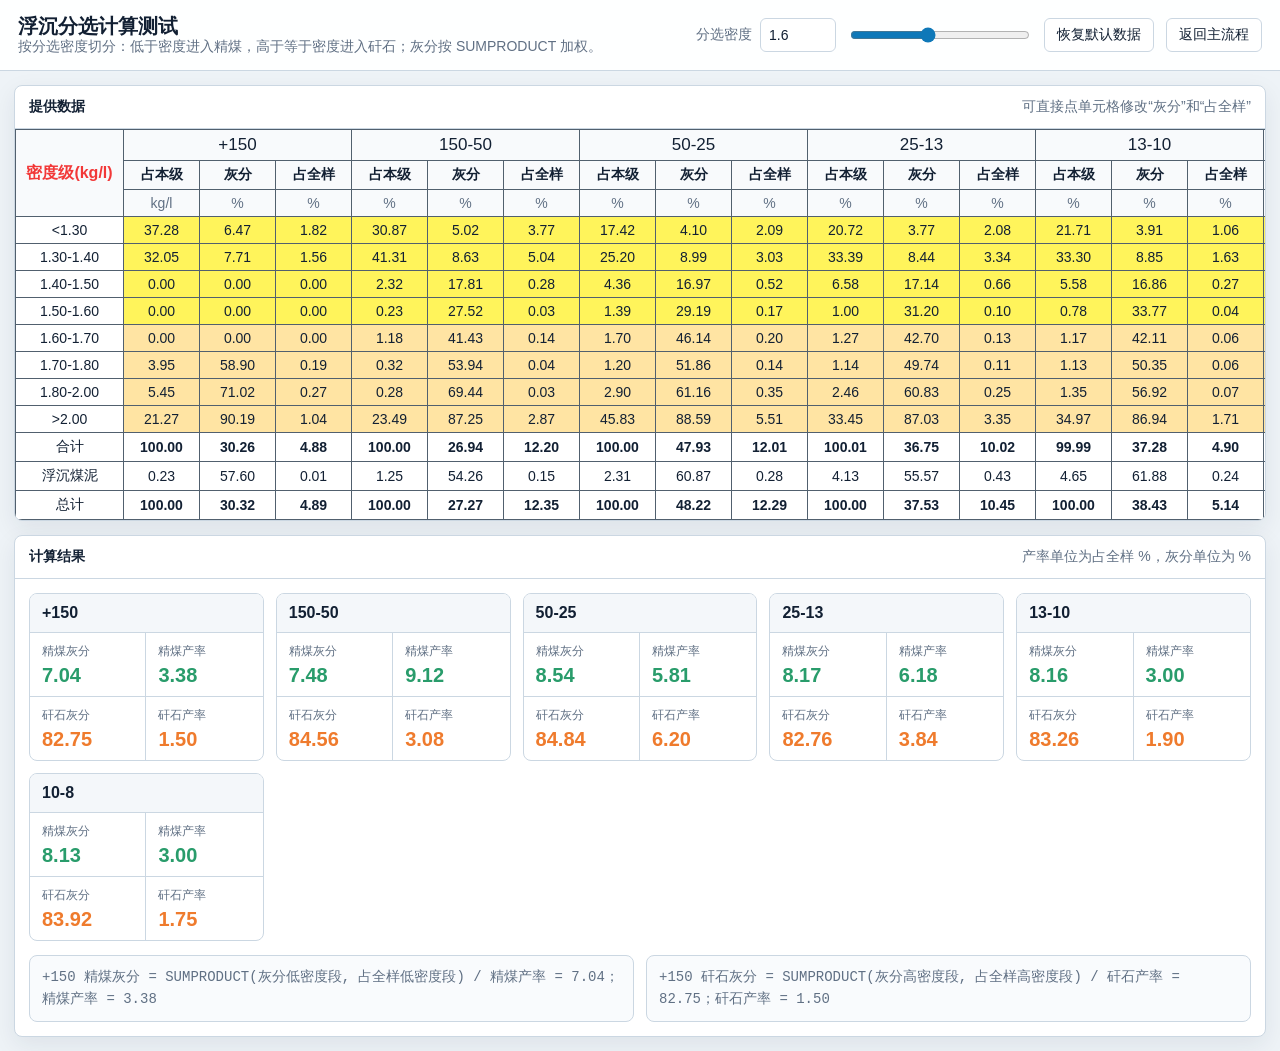
==== test/index.html @ 76e7876b "Add washability test calculation page" ====
<!DOCTYPE html>
<html lang="zh-CN">
<head>
  <meta charset="UTF-8" />
  <meta name="viewport" content="width=device-width, initial-scale=1.0" />
  <title>浮沉分选计算测试</title>
  <style>
    :root {
      color-scheme: light;
      --bg: #eef3f7;
      --panel: #ffffff;
      --line: #cbd7e2;
      --text: #122033;
      --muted: #607084;
      --blue: #0f78b8;
      --orange: #ef7b2d;
      --yellow: #fff45b;
      --sand: #ffe4a3;
      --green: #299c6b;
    }
    * { box-sizing: border-box; }
    body {
      margin: 0;
      min-height: 100vh;
      background: var(--bg);
      color: var(--text);
      font-family: "Microsoft YaHei", Arial, sans-serif;
      font-size: 14px;
    }
    header {
      position: sticky;
      top: 0;
      z-index: 5;
      display: flex;
      align-items: center;
      justify-content: space-between;
      gap: 16px;
      padding: 14px 18px;
      border-bottom: 1px solid var(--line);
      background: rgba(255, 255, 255, 0.94);
      backdrop-filter: blur(10px);
    }
    h1 {
      margin: 0;
      font-size: 20px;
      line-height: 1.2;
    }
    .tools {
      display: flex;
      align-items: center;
      flex-wrap: wrap;
      gap: 12px;
    }
    .control {
      display: grid;
      grid-template-columns: auto 76px;
      align-items: center;
      gap: 8px;
      color: var(--muted);
    }
    input[type="number"] {
      width: 76px;
      height: 34px;
      border: 1px solid var(--line);
      border-radius: 6px;
      padding: 0 8px;
      font: inherit;
      color: var(--text);
      background: #fff;
    }
    input[type="range"] { width: 180px; accent-color: var(--blue); }
    button {
      height: 34px;
      border: 1px solid var(--line);
      border-radius: 6px;
      padding: 0 12px;
      font: inherit;
      color: var(--text);
      background: #fff;
      cursor: pointer;
    }
    main {
      display: grid;
      gap: 14px;
      padding: 14px;
    }
    .panel {
      overflow: hidden;
      border: 1px solid var(--line);
      border-radius: 8px;
      background: var(--panel);
      box-shadow: 0 8px 24px rgba(20, 43, 70, 0.08);
    }
    .panel-title {
      display: flex;
      align-items: center;
      justify-content: space-between;
      gap: 10px;
      padding: 12px 14px;
      border-bottom: 1px solid var(--line);
      font-weight: 700;
    }
    .hint {
      color: var(--muted);
      font-weight: 400;
    }
    .table-wrap {
      overflow: auto;
      max-height: calc(100vh - 315px);
    }
    table {
      width: 100%;
      border-collapse: collapse;
      min-width: 1360px;
    }
    th, td {
      border: 1px solid #51606e;
      padding: 5px 7px;
      text-align: center;
      white-space: nowrap;
    }
    th {
      background: #f8fafc;
      font-weight: 700;
    }
    .density-head {
      color: #f23838;
      font-size: 16px;
    }
    .size-head {
      font-size: 17px;
      font-weight: 500;
    }
    .size-head:first-of-type { color: #f23838; }
    .unit-row th {
      color: var(--muted);
      font-weight: 500;
    }
    .low-row td { background: var(--yellow); }
    .high-row td { background: var(--sand); }
    .summary-row td { background: #fff; font-weight: 700; }
    td.density-cell {
      min-width: 108px;
      font-weight: 500;
      background: inherit;
    }
    td.editable {
      min-width: 76px;
      cursor: text;
    }
    td.editable:focus {
      outline: 2px solid var(--blue);
      outline-offset: -2px;
      background: #fff;
    }
    .results {
      display: grid;
      grid-template-columns: repeat(auto-fit, minmax(210px, 1fr));
      gap: 12px;
      padding: 14px;
    }
    .result-card {
      border: 1px solid var(--line);
      border-radius: 8px;
      overflow: hidden;
      background: #fff;
    }
    .result-card h3 {
      margin: 0;
      padding: 10px 12px;
      background: #f4f7fa;
      font-size: 16px;
    }
    .metric-grid {
      display: grid;
      grid-template-columns: 1fr 1fr;
    }
    .metric {
      padding: 10px 12px;
      border-top: 1px solid var(--line);
    }
    .metric:nth-child(odd) { border-right: 1px solid var(--line); }
    .metric span {
      display: block;
      color: var(--muted);
      font-size: 12px;
      margin-bottom: 4px;
    }
    .metric strong {
      display: block;
      font-size: 20px;
      line-height: 1.1;
    }
    .clean strong { color: var(--green); }
    .reject strong { color: var(--orange); }
    .formula-bar {
      display: grid;
      grid-template-columns: 1fr 1fr;
      gap: 12px;
      padding: 0 14px 14px;
    }
    .formula {
      border: 1px solid var(--line);
      border-radius: 8px;
      padding: 10px 12px;
      background: #f9fbfd;
      color: var(--muted);
      font-family: Consolas, "Microsoft YaHei", monospace;
      line-height: 1.6;
    }
    @media (max-width: 760px) {
      header { align-items: flex-start; flex-direction: column; }
      .tools { width: 100%; }
      input[type="range"] { width: 130px; }
      .formula-bar { grid-template-columns: 1fr; }
    }
  </style>
</head>
<body>
  <header>
    <div>
      <h1>浮沉分选计算测试</h1>
      <div class="hint">按分选密度切分：低于密度进入精煤，高于等于密度进入矸石；灰分按 SUMPRODUCT 加权。</div>
    </div>
    <div class="tools">
      <label class="control">
        分选密度
        <input id="densityInput" type="number" min="1.3" max="2.0" step="0.1" value="1.6" />
      </label>
      <input id="densityRange" type="range" min="1.3" max="2.0" step="0.1" value="1.6" />
      <button id="resetBtn" type="button">恢复默认数据</button>
      <a href="../index.html"><button type="button">返回主流程</button></a>
    </div>
  </header>

  <main>
    <section class="panel">
      <div class="panel-title">
        <span>提供数据</span>
        <span class="hint">可直接点单元格修改“灰分”和“占全样”</span>
      </div>
      <div class="table-wrap">
        <table id="dataTable"></table>
      </div>
    </section>

    <section class="panel">
      <div class="panel-title">
        <span>计算结果</span>
        <span class="hint">产率单位为占全样 %，灰分单位为 %</span>
      </div>
      <div id="resultCards" class="results"></div>
      <div class="formula-bar">
        <div class="formula" id="cleanFormula"></div>
        <div class="formula" id="rejectFormula"></div>
      </div>
    </section>
  </main>

  <script>
    const densityRows = [
      { label: "<1.30", low: 1.30 },
      { label: "1.30-1.40", low: 1.40 },
      { label: "1.40-1.50", low: 1.50 },
      { label: "1.50-1.60", low: 1.60 },
      { label: "1.60-1.70", low: 1.70 },
      { label: "1.70-1.80", low: 1.80 },
      { label: "1.80-2.00", low: 2.00 },
      { label: ">2.00", low: Infinity },
    ];

    const defaultGroups = [
      {
        size: "+150",
        rows: [
          [37.28, 6.47, 1.82], [32.05, 7.71, 1.56], [0, 0, 0], [0, 0, 0],
          [0, 0, 0], [3.95, 58.90, 0.19], [5.45, 71.02, 0.27], [21.27, 90.19, 1.0351],
        ],
        slime: [0.23, 57.60, 0.01],
      },
      {
        size: "150-50",
        rows: [
          [30.87, 5.02, 3.77], [41.31, 8.63, 5.04], [2.32, 17.81, 0.28], [0.23, 27.52, 0.03],
          [1.18, 41.43, 0.14], [0.32, 53.94, 0.04], [0.28, 69.44, 0.03], [23.49, 87.25, 2.87],
        ],
        slime: [1.25, 54.26, 0.15],
      },
      {
        size: "50-25",
        rows: [
          [17.42, 4.10, 2.09], [25.20, 8.99, 3.03], [4.36, 16.97, 0.52], [1.39, 29.19, 0.17],
          [1.70, 46.14, 0.20], [1.20, 51.86, 0.14], [2.90, 61.16, 0.35], [45.83, 88.59, 5.51],
        ],
        slime: [2.31, 60.87, 0.28],
      },
      {
        size: "25-13",
        rows: [
          [20.72, 3.77, 2.08], [33.39, 8.44, 3.34], [6.58, 17.14, 0.66], [1.00, 31.20, 0.10],
          [1.27, 42.70, 0.13], [1.14, 49.74, 0.11], [2.46, 60.83, 0.25], [33.45, 87.03, 3.35],
        ],
        slime: [4.13, 55.57, 0.43],
      },
      {
        size: "13-10",
        rows: [
          [21.71, 3.91, 1.06], [33.30, 8.85, 1.63], [5.58, 16.86, 0.27], [0.78, 33.77, 0.04],
          [1.17, 42.11, 0.06], [1.13, 50.35, 0.06], [1.35, 56.92, 0.07], [34.97, 86.94, 1.71],
        ],
        slime: [4.65, 61.88, 0.24],
      },
      {
        size: "10-8",
        rows: [
          [26.29, 4.19, 1.25], [31.78, 9.31, 1.51], [4.24, 18.30, 0.20], [0.80, 35.73, 0.04],
          [1.15, 44.02, 0.05], [0.68, 51.92, 0.03], [1.43, 60.23, 0.07], [33.62, 86.80, 1.60],
        ],
        slime: [3.63, 67.56, 0.18],
      },
    ];

    let groups = structuredClone(defaultGroups);

    const table = document.getElementById("dataTable");
    const cards = document.getElementById("resultCards");
    const densityInput = document.getElementById("densityInput");
    const densityRange = document.getElementById("densityRange");

    function fmt(value, digits = 2) {
      const n = Number(value);
      return Number.isFinite(n) ? n.toFixed(digits) : "-";
    }

    function weightedAsh(rows) {
      const total = rows.reduce((sum, row) => sum + row.yield, 0);
      if (total <= 0) return 0;
      return rows.reduce((sum, row) => sum + row.yield * row.ash, 0) / total;
    }

    function calcGroup(group, density) {
      const rows = group.rows.map((row, index) => ({
        label: densityRows[index].label,
        boundary: densityRows[index].low,
        grade: Number(row[0]) || 0,
        ash: Number(row[1]) || 0,
        yield: Number(row[2]) || 0,
      }));
      const cleanRows = rows.filter((row) => row.boundary <= density);
      const rejectRows = rows.filter((row) => row.boundary > density);
      const cleanYield = cleanRows.reduce((sum, row) => sum + row.yield, 0);
      const rejectYield = rejectRows.reduce((sum, row) => sum + row.yield, 0);
      return {
        size: group.size,
        cleanYield,
        cleanAsh: weightedAsh(cleanRows),
        rejectYield,
        rejectAsh: weightedAsh(rejectRows),
        cleanRows,
        rejectRows,
      };
    }

    function renderTable() {
      const colGroup = groups.map((group) => `<th class="size-head" colspan="3">${group.size}</th>`).join("");
      const subHeads = groups.map(() => "<th>占本级</th><th>灰分</th><th>占全样</th>").join("");
      const units = groups.map(() => "<th>%</th><th>%</th><th>%</th>").join("");
      const bodyRows = densityRows.map((density, rowIndex) => {
        const cls = rowIndex <= 3 ? "low-row" : "high-row";
        const cells = groups.map((group, groupIndex) => {
          const row = group.rows[rowIndex];
          return row.map((value, colIndex) => (
            `<td class="editable" contenteditable="true" data-group="${groupIndex}" data-row="${rowIndex}" data-col="${colIndex}">${fmt(value, 2)}</td>`
          )).join("");
        }).join("");
        return `<tr class="${cls}"><td class="density-cell">${density.label}</td>${cells}</tr>`;
      }).join("");
      const total = groups.map((group) => {
        const gradeTotal = group.rows.reduce((sum, row) => sum + (Number(row[0]) || 0), 0);
        const sampleTotal = group.rows.reduce((sum, row) => sum + (Number(row[2]) || 0), 0);
        const ash = weightedAsh(group.rows.map((row) => ({ ash: row[1], yield: row[2] })));
        return `<td>${fmt(gradeTotal, 2)}</td><td>${fmt(ash, 2)}</td><td>${fmt(sampleTotal, 2)}</td>`;
      }).join("");
      const slime = groups.map((group, groupIndex) => group.slime.map((value, colIndex) => (
        `<td class="editable" contenteditable="true" data-group="${groupIndex}" data-row="slime" data-col="${colIndex}">${fmt(value, 2)}</td>`
      )).join("")).join("");
      const all = groups.map((group) => {
        const sampleTotal = group.rows.reduce((sum, row) => sum + (Number(row[2]) || 0), 0) + (Number(group.slime[2]) || 0);
        const ash = weightedAsh([
          ...group.rows.map((row) => ({ ash: row[1], yield: row[2] })),
          { ash: group.slime[1], yield: group.slime[2] },
        ]);
        return `<td>100.00</td><td>${fmt(ash, 2)}</td><td>${fmt(sampleTotal, 2)}</td>`;
      }).join("");
      table.innerHTML = `
        <thead>
          <tr><th class="density-head" rowspan="3">密度级(kg/l)</th>${colGroup}</tr>
          <tr>${subHeads}</tr>
          <tr class="unit-row"><th>kg/l</th>${units}</tr>
        </thead>
        <tbody>
          ${bodyRows}
          <tr class="summary-row"><td class="density-cell">合计</td>${total}</tr>
          <tr><td class="density-cell">浮沉煤泥</td>${slime}</tr>
          <tr class="summary-row"><td class="density-cell">总计</td>${all}</tr>
        </tbody>
      `;
    }

    function renderResults() {
      const density = Number(densityInput.value) || 1.6;
      const results = groups.map((group) => calcGroup(group, density));
      cards.innerHTML = results.map((result) => `
        <article class="result-card">
          <h3>${result.size}</h3>
          <div class="metric-grid">
            <div class="metric clean"><span>精煤灰分</span><strong>${fmt(result.cleanAsh)}</strong></div>
            <div class="metric clean"><span>精煤产率</span><strong>${fmt(result.cleanYield)}</strong></div>
            <div class="metric reject"><span>矸石灰分</span><strong>${fmt(result.rejectAsh)}</strong></div>
            <div class="metric reject"><span>矸石产率</span><strong>${fmt(result.rejectYield)}</strong></div>
          </div>
        </article>
      `).join("");
      const first = results[0];
      document.getElementById("cleanFormula").textContent =
        `${first.size} 精煤灰分 = SUMPRODUCT(灰分低密度段, 占全样低密度段) / 精煤产率 = ${fmt(first.cleanAsh)}；精煤产率 = ${fmt(first.cleanYield)}`;
      document.getElementById("rejectFormula").textContent =
        `${first.size} 矸石灰分 = SUMPRODUCT(灰分高密度段, 占全样高密度段) / 矸石产率 = ${fmt(first.rejectAsh)}；矸石产率 = ${fmt(first.rejectYield)}`;
    }

    function updateCell(event) {
      const cell = event.target.closest("[data-group]");
      if (!cell) return;
      const groupIndex = Number(cell.dataset.group);
      const colIndex = Number(cell.dataset.col);
      const rowKey = cell.dataset.row;
      const value = Number(String(cell.textContent).replace(/,/g, "").trim());
      if (!Number.isFinite(value)) return;
      if (rowKey === "slime") {
        groups[groupIndex].slime[colIndex] = value;
      } else {
        groups[groupIndex].rows[Number(rowKey)][colIndex] = value;
      }
      renderResults();
    }

    function syncDensity(source) {
      const value = Number(source.value) || 1.6;
      densityInput.value = fmt(value, 1);
      densityRange.value = fmt(value, 1);
      renderResults();
    }

    table.addEventListener("input", updateCell);
    table.addEventListener("blur", (event) => {
      const cell = event.target.closest("[data-group]");
      if (cell) cell.textContent = fmt(Number(cell.textContent), 2);
    }, true);
    densityInput.addEventListener("input", () => syncDensity(densityInput));
    densityRange.addEventListener("input", () => syncDensity(densityRange));
    document.getElementById("resetBtn").addEventListener("click", () => {
      groups = structuredClone(defaultGroups);
      renderTable();
      renderResults();
    });

    renderTable();
    renderResults();
  </script>
</body>
</html>
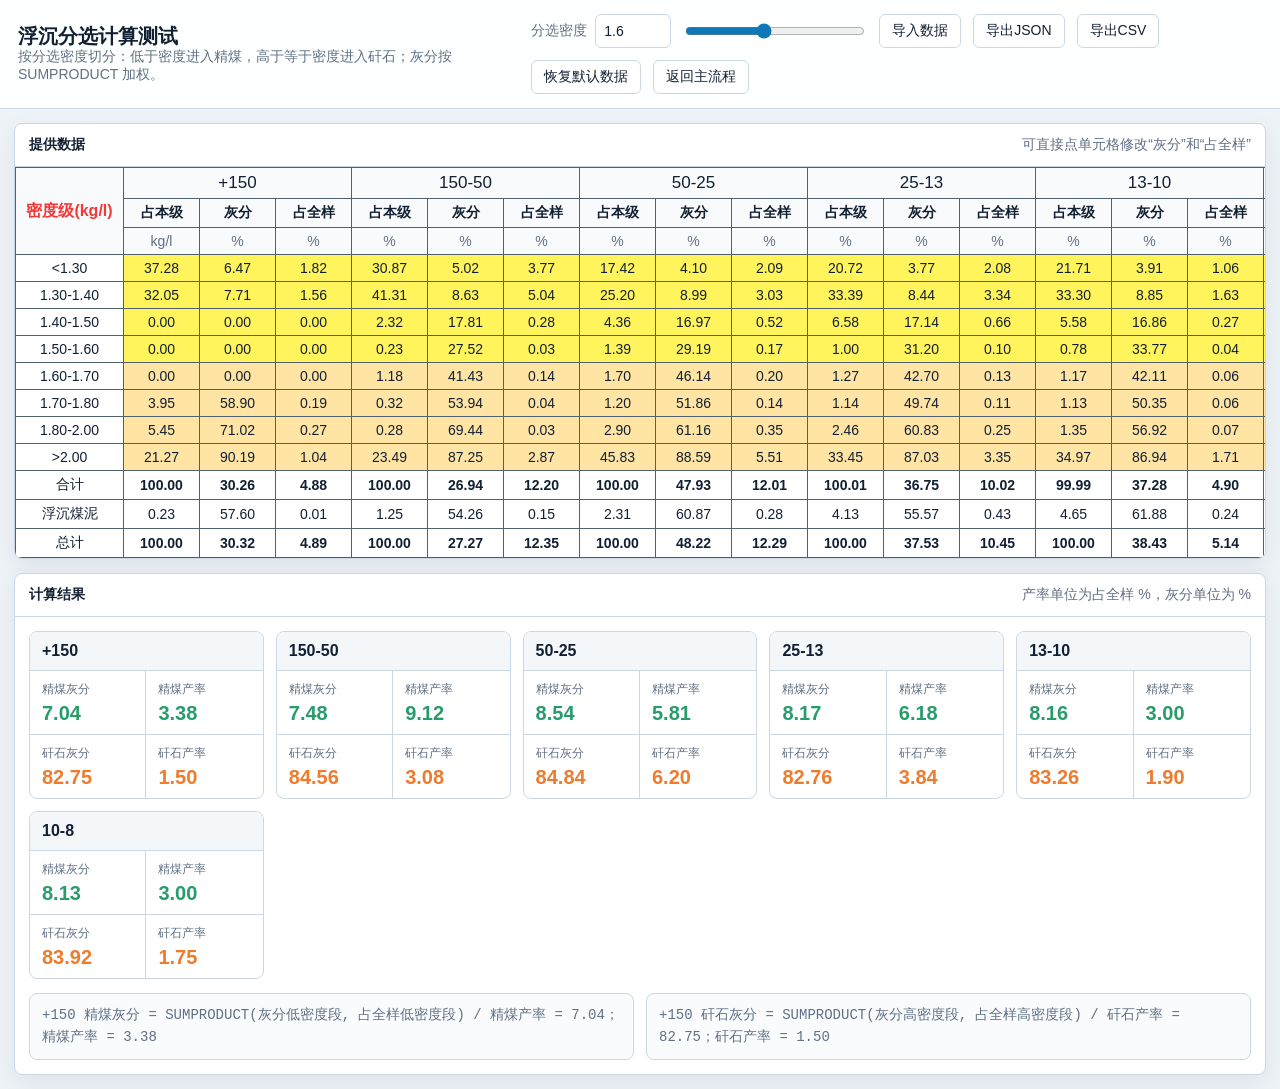
==== commit 648b035e: "Add import export for washability test page" ====
--- a/test/index.html
+++ b/test/index.html
@@ -79,6 +79,7 @@
       background: #fff;
       cursor: pointer;
     }
+    .hidden-file { display: none; }
     main {
       display: grid;
       gap: 14px;
@@ -228,6 +229,10 @@
         <input id="densityInput" type="number" min="1.3" max="2.0" step="0.1" value="1.6" />
       </label>
       <input id="densityRange" type="range" min="1.3" max="2.0" step="0.1" value="1.6" />
+      <button id="importBtn" type="button">导入数据</button>
+      <input id="importFile" class="hidden-file" type="file" accept=".json,.csv,application/json,text/csv" />
+      <button id="exportJsonBtn" type="button">导出JSON</button>
+      <button id="exportCsvBtn" type="button">导出CSV</button>
       <button id="resetBtn" type="button">恢复默认数据</button>
       <a href="../index.html"><button type="button">返回主流程</button></a>
     </div>
@@ -451,6 +456,172 @@
       renderResults();
     }
 
+    function currentResults() {
+      const density = Number(densityInput.value) || 1.6;
+      return groups.map((group) => calcGroup(group, density)).map((result) => ({
+        size: result.size,
+        cleanAsh: Number(fmt(result.cleanAsh)),
+        cleanYield: Number(fmt(result.cleanYield)),
+        rejectAsh: Number(fmt(result.rejectAsh)),
+        rejectYield: Number(fmt(result.rejectYield)),
+      }));
+    }
+
+    function exportPayload() {
+      return {
+        version: 1,
+        density: Number(densityInput.value) || 1.6,
+        densityRows: densityRows.map((row) => row.label),
+        groups: groups.map((group) => ({
+          size: group.size,
+          rows: group.rows.map((row, index) => ({
+            density: densityRows[index].label,
+            grade: Number(row[0]) || 0,
+            ash: Number(row[1]) || 0,
+            yield: Number(row[2]) || 0,
+          })),
+          slime: {
+            grade: Number(group.slime[0]) || 0,
+            ash: Number(group.slime[1]) || 0,
+            yield: Number(group.slime[2]) || 0,
+          },
+        })),
+        results: currentResults(),
+      };
+    }
+
+    function downloadBlob(content, filename, type) {
+      const blob = new Blob([content], { type });
+      const url = URL.createObjectURL(blob);
+      const link = document.createElement("a");
+      link.href = url;
+      link.download = filename;
+      document.body.appendChild(link);
+      link.click();
+      link.remove();
+      URL.revokeObjectURL(url);
+    }
+
+    function csvEscape(value) {
+      const text = String(value ?? "");
+      return /[",\n]/.test(text) ? `"${text.replace(/"/g, '""')}"` : text;
+    }
+
+    function toCsv() {
+      const payload = exportPayload();
+      const lines = [
+        ["类型", "粒级", "密度级", "占本级", "灰分", "占全样", "精煤灰分", "精煤产率", "矸石灰分", "矸石产率"],
+      ];
+      payload.groups.forEach((group) => {
+        const result = payload.results.find((item) => item.size === group.size) || {};
+        group.rows.forEach((row) => {
+          lines.push(["浮沉", group.size, row.density, row.grade, row.ash, row.yield, result.cleanAsh, result.cleanYield, result.rejectAsh, result.rejectYield]);
+        });
+        lines.push(["煤泥", group.size, "浮沉煤泥", group.slime.grade, group.slime.ash, group.slime.yield, result.cleanAsh, result.cleanYield, result.rejectAsh, result.rejectYield]);
+      });
+      return "\ufeff" + lines.map((line) => line.map(csvEscape).join(",")).join("\n");
+    }
+
+    function parseCsv(text) {
+      const rows = [];
+      let row = [];
+      let cell = "";
+      let quoted = false;
+      for (let i = 0; i < text.length; i++) {
+        const ch = text[i];
+        const next = text[i + 1];
+        if (quoted && ch === "\"" && next === "\"") {
+          cell += "\"";
+          i++;
+        } else if (ch === "\"") {
+          quoted = !quoted;
+        } else if (!quoted && ch === ",") {
+          row.push(cell);
+          cell = "";
+        } else if (!quoted && (ch === "\n" || ch === "\r")) {
+          if (ch === "\r" && next === "\n") i++;
+          row.push(cell);
+          if (row.some((item) => item.trim())) rows.push(row);
+          row = [];
+          cell = "";
+        } else {
+          cell += ch;
+        }
+      }
+      row.push(cell);
+      if (row.some((item) => item.trim())) rows.push(row);
+      return rows;
+    }
+
+    function applyPayload(payload) {
+      const nextGroups = payload.groups?.map((group) => {
+        const rowsByDensity = Object.fromEntries((group.rows || []).map((row) => [row.density, row]));
+        return {
+          size: String(group.size || "").trim(),
+          rows: densityRows.map((density) => {
+            const row = rowsByDensity[density.label] || {};
+            return [Number(row.grade) || 0, Number(row.ash) || 0, Number(row.yield) || 0];
+          }),
+          slime: [
+            Number(group.slime?.grade) || 0,
+            Number(group.slime?.ash) || 0,
+            Number(group.slime?.yield) || 0,
+          ],
+        };
+      }).filter((group) => group.size);
+      if (!nextGroups?.length) throw new Error("没有识别到粒级数据");
+      groups = nextGroups;
+      if (Number.isFinite(Number(payload.density))) {
+        densityInput.value = fmt(Number(payload.density), 1);
+        densityRange.value = fmt(Number(payload.density), 1);
+      }
+      renderTable();
+      renderResults();
+    }
+
+    function applyCsv(text) {
+      const rows = parseCsv(text.replace(/^\ufeff/, ""));
+      const header = rows.shift() || [];
+      const index = (name) => header.findIndex((item) => item.trim() === name);
+      const typeIndex = index("类型");
+      const sizeIndex = index("粒级");
+      const densityIndex = index("密度级");
+      const gradeIndex = index("占本级");
+      const ashIndex = index("灰分");
+      const yieldIndex = index("占全样");
+      if ([typeIndex, sizeIndex, densityIndex, gradeIndex, ashIndex, yieldIndex].some((i) => i < 0)) {
+        throw new Error("CSV 表头需要包含：类型,粒级,密度级,占本级,灰分,占全样");
+      }
+      const map = new Map();
+      rows.forEach((row) => {
+        const size = String(row[sizeIndex] || "").trim();
+        if (!size) return;
+        if (!map.has(size)) map.set(size, { size, rows: [], slime: { grade: 0, ash: 0, yield: 0 } });
+        const group = map.get(size);
+        const item = {
+          density: String(row[densityIndex] || "").trim(),
+          grade: Number(row[gradeIndex]) || 0,
+          ash: Number(row[ashIndex]) || 0,
+          yield: Number(row[yieldIndex]) || 0,
+        };
+        if (String(row[typeIndex] || "").includes("煤泥")) {
+          group.slime = { grade: item.grade, ash: item.ash, yield: item.yield };
+        } else {
+          group.rows.push(item);
+        }
+      });
+      applyPayload({ groups: Array.from(map.values()) });
+    }
+
+    async function importFile(file) {
+      const text = await file.text();
+      if (/\.csv$/i.test(file.name)) {
+        applyCsv(text);
+      } else {
+        applyPayload(JSON.parse(text));
+      }
+    }
+
     table.addEventListener("input", updateCell);
     table.addEventListener("blur", (event) => {
       const cell = event.target.closest("[data-group]");
@@ -458,6 +629,24 @@
     }, true);
     densityInput.addEventListener("input", () => syncDensity(densityInput));
     densityRange.addEventListener("input", () => syncDensity(densityRange));
+    document.getElementById("importBtn").addEventListener("click", () => document.getElementById("importFile").click());
+    document.getElementById("importFile").addEventListener("change", async (event) => {
+      const file = event.target.files?.[0];
+      if (!file) return;
+      try {
+        await importFile(file);
+      } catch (error) {
+        alert(`导入失败：${error.message}`);
+      } finally {
+        event.target.value = "";
+      }
+    });
+    document.getElementById("exportJsonBtn").addEventListener("click", () => {
+      downloadBlob(JSON.stringify(exportPayload(), null, 2), "浮沉分选测试数据.json", "application/json;charset=utf-8");
+    });
+    document.getElementById("exportCsvBtn").addEventListener("click", () => {
+      downloadBlob(toCsv(), "浮沉分选测试数据.csv", "text/csv;charset=utf-8");
+    });
     document.getElementById("resetBtn").addEventListener("click", () => {
       groups = structuredClone(defaultGroups);
       renderTable();
